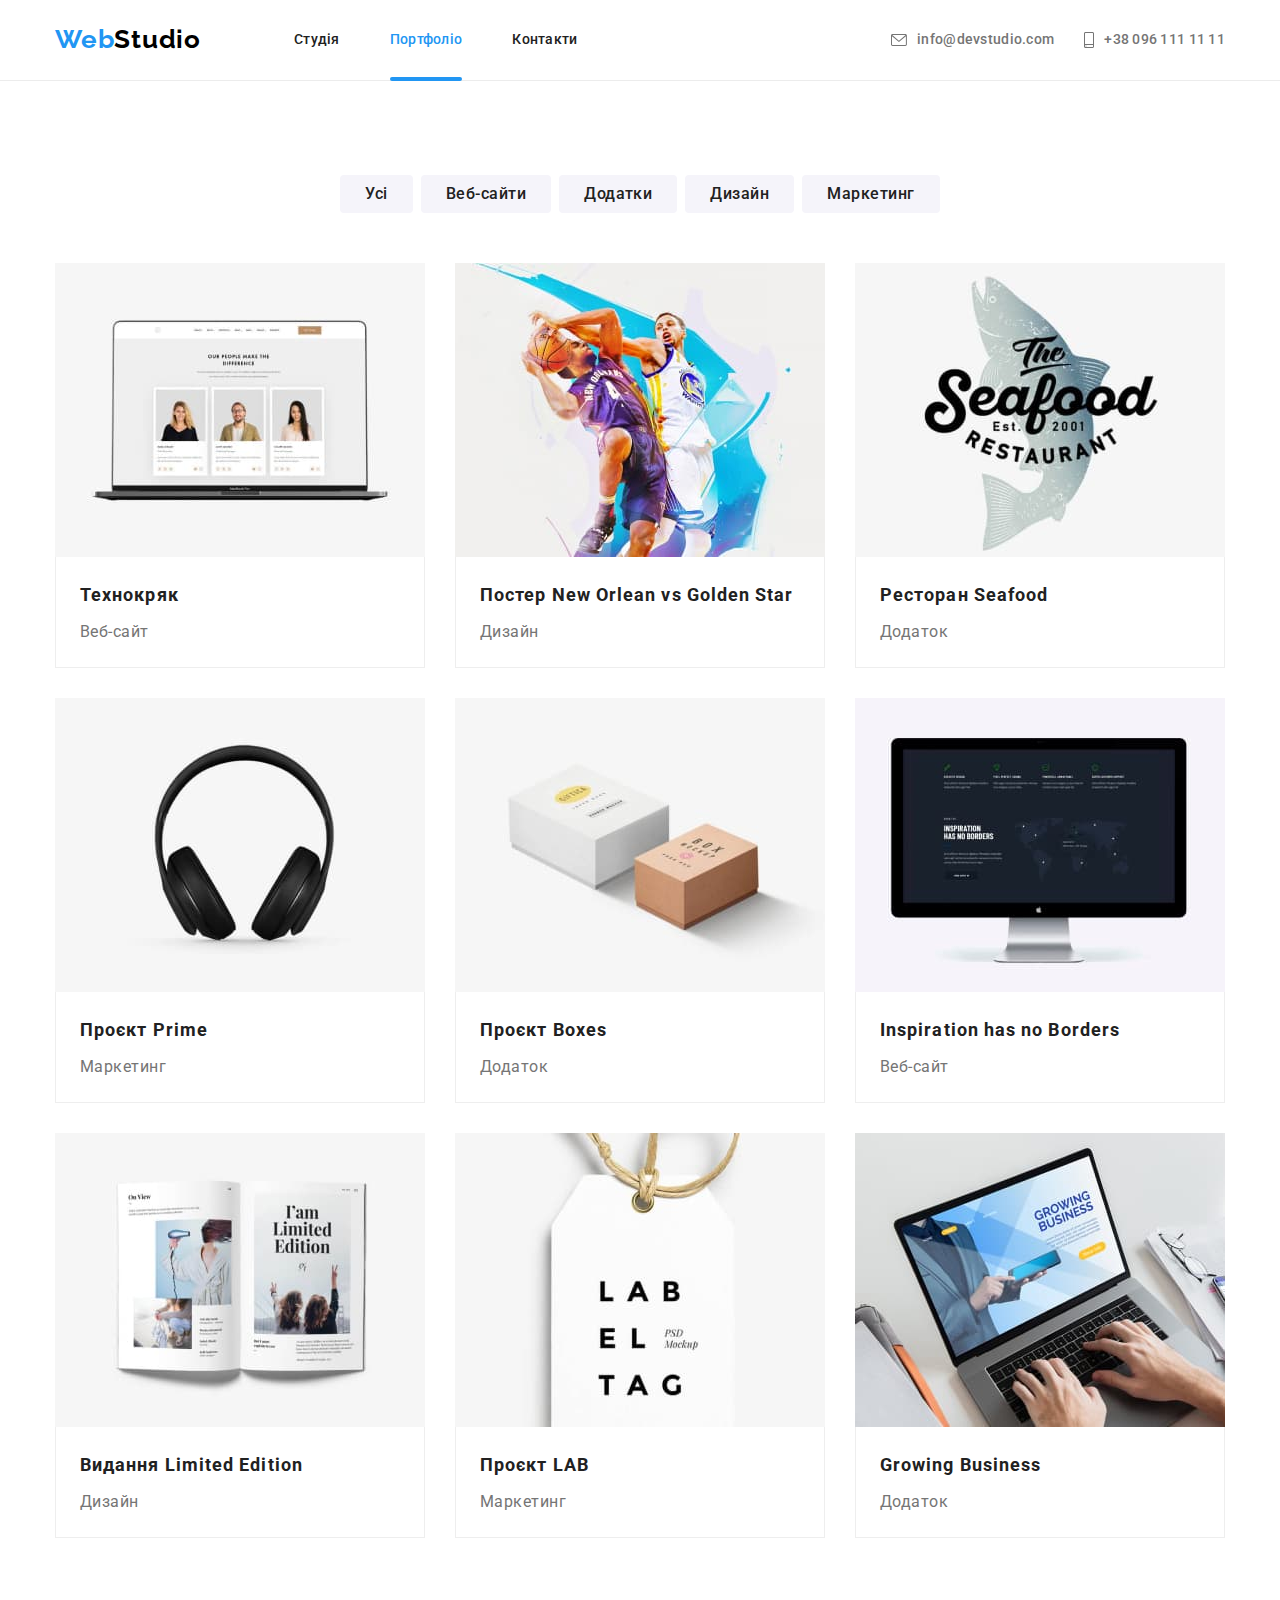
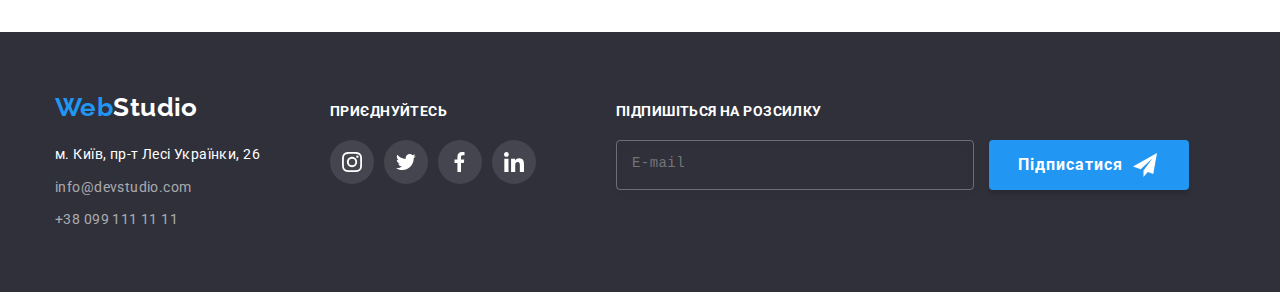
==== partfolio.html @ 489a2c1b "Initial commit" ====
<!DOCTYPE html>
<html lang="uk">

<head>
  <meta charset="UTF-8">
  <meta http-equiv="X-UA-Compatible" content="IE=edge">
  <meta name="viewport" content="width=device-width, initial-scale=1.0">
  <title>goit-markup-hw-06</title>
  <link rel="preconnect" href="https://fonts.googleapis.com">
<link rel="preconnect" href="https://fonts.gstatic.com" crossorigin>
<link href="https://fonts.googleapis.com/css2?family=Montserrat:wght@400;700&family=Raleway:wght@700&family=Roboto:wght@400;500;700;900&display=swap" rel="stylesheet">
  <link rel="stylesheet" href="./css/styles.css">
</head>

<body>
  <header class="header">
    <div class="container">
    <div class="general-nav">
      <nav class="main-nav">
        <a href="./index.html" class="logo">
          Web<span class="logo-accent">Studio</span>
        </a>
        <ul class="site-nav" style="list-style: none;">
          <li class="item">
            <a href="./index.html" class="link">Студія</a>
          </li>

          <li class="item">
            <a href="partfolio.html" class="link current">Портфоліо</a>
          </li>

          <li class="item">
            <a href="" class="link">Контакти</a>
          </li>
        </ul>
      </nav>
      <ul class="link-contacts" style="list-style: none;">
        <li class="item">
      <a href="mailto:info@devstudio.com" class="address-item">
        <svg class="link-icon" width="16px" height="12px">
          <use href="./images/icons.svg#envelope"></use>
      </svg>
        info@devstudio.com
      </a>
        </li>
        <li class="item">
      <a href="tel:+380961111111" class="address-item">
        <svg class="link-icon" width="10" height="16">
          <use href="./images/icons.svg#smartphone"></use>
      </svg>
        +38 096 111 11 11
      </a>
      </li>
      </ul>
    </div>
    </div>
  </header>

  <main>
    <section class="portfolio section">
      <div class="container">
      <h1 class="portfolio-title visually-hidden">Партфоліо</h1>
    <ul class="filter">
        <li class="button2"><button class="btn-p" type="button">Усі</button></li>
        <li class="button2"><button class="btn-p" type="button">Веб-сайти</button></li>
        <li class="button2"><button class="btn-p" type="button">Додатки</button></li>
        <li class="button2"><button class="btn-p" type="button">Дизайн</button></li>
        <li class="button2"><button class="btn-p" type="button">Маркетинг</button></li>
    </ul>
 <div>
    <ul class="portfolio-list">
        <li class="portfolio-card">
          <a href="#" class="card">
            <div class="portfolio-img">
            <img src="./images/tehnokryck.jpg" alt="Технокряк" width="370">
            <p class="project-text">Ресурс пропонує комплексні пропозиції з різним рівнем функціоналу та сервісів. Все це дозволить
              відвідувачу отримати вичерпні відомості про компанію чи приватну особу.</p>
            </div>
            <div class="portfolio-card-description">
            <h2 class="title">Технокряк</h2>
            <p class="item">Веб-сайт</p>
            </div>
          </a>
        </li>
        <li class="portfolio-card">
          <a href="#" class="card">
            <div class="portfolio-img">
            <img src="./images/novsgs.jpg" alt="Постер New Orlean vs Golden Star" width="370">
            <p class="project-text">Ресурс пропонує комплексні пропозиції з різним рівнем функціоналу та сервісів. Все це дозволить
              відвідувачу отримати вичерпні відомості про компанію чи приватну особу.</p>
            </div>
            <div class="portfolio-card-description">
            <h2 class="title">Постер New Orlean vs Golden Star</h2>
            <p class="item">Дизайн</p>
            </div>
        </a>
        </li>
        <li class="portfolio-card">
          <a href="#" class="card">
            <div class="portfolio-img">
            <img src="./images/seafood.jpg" alt="Ресторан Seafood" width="370">
            <p class="project-text">Ресурс пропонує комплексні пропозиції з різним рівнем функціоналу та сервісів. Все це дозволить
              відвідувачу отримати вичерпні відомості про компанію чи приватну особу.</p>
            </div>
            <div class="portfolio-card-description">
            <h2 class="title">Ресторан Seafood</h2>
            <p class="item">Додаток</p>
            </div>
        </a>
        </li>
        <li class="portfolio-card">
          <a href="#" class="card">
            <div class="portfolio-img">
            <img src="./images/prime.jpg" alt="Проект Prime" width="370">
            <p class="project-text">Ресурс пропонує комплексні пропозиції з різним рівнем функціоналу та сервісів. Все це дозволить
              відвідувачу отримати вичерпні відомості про компанію чи приватну особу.</p>
            </div>
            <div class="portfolio-card-description">
            <h2 class="title">Проєкт Prime</h2>
            <p class="item">Маркетинг</p>
            </div>
        </a>
        </li>
        <li class="portfolio-card">
          <a href="#" class="card">
            <div class="portfolio-img">
            <img src="./images/boxes.jpg" alt="Проект Boxes" width="370">
            <p class="project-text">Ресурс пропонує комплексні пропозиції з різним рівнем функціоналу та сервісів. Все це дозволить
              відвідувачу отримати вичерпні відомості про компанію чи приватну особу.</p>
            </div>
            <div class="portfolio-card-description">
            <h2 class="title">Проєкт Boxes</h2>
            <p class="item">Додаток</p>
            </div>
        </a>
        </li>
        <li class="portfolio-card">
          <a href="#" class="card">
            <div class="portfolio-img">
            <img src="./images/inspiration.jpg" alt="Inspiration has no Borders" width="370">
            <p class="project-text">Ресурс пропонує комплексні пропозиції з різним рівнем функціоналу та сервісів. Все це дозволить
              відвідувачу отримати вичерпні відомості про компанію чи приватну особу.</p>
            </div>
            <div class="portfolio-card-description">
            <h2 class="title">Inspiration has no Borders</h2>
            <p class="item">Веб-сайт</p>
            </div>
        </a>
        </li>
        <li class="portfolio-card">
          <a href="#" class="card">
            <div class="portfolio-img">
            <img src="./images/limed.jpg" alt="Издание Limited Edition" width="370">
            <p class="project-text">Ресурс пропонує комплексні пропозиції з різним рівнем функціоналу та сервісів. Все це дозволить
              відвідувачу отримати вичерпні відомості про компанію чи приватну особу.</p>
            </div>
            <div class="portfolio-card-description">
            <h2 class="title">Видання Limited Edition</h2>
            <p class="item">Дизайн</p>
            </div>
        </a>
        </li>
        <li class="portfolio-card">
          <a href="#" class="card">
            <div class="portfolio-img">
            <img src="./images/lab.jpg" alt="Проект LAB" width="370">
            <p class="project-text">Ресурс пропонує комплексні пропозиції з різним рівнем функціоналу та сервісів. Все це дозволить
              відвідувачу отримати вичерпні відомості про компанію чи приватну особу.</p>
            </div>
            <div class="portfolio-card-description">
            <h2 class="title">Проєкт LAB</h2>
            <p class="item">Маркетинг</p>
            </div>
        </a>
        </li>
        <li class="portfolio-card">
          <a href="#" class="card">
            <div class="portfolio-img">
            <img src="./images/growing.jpg" alt="Growing Business" width="370">
            <p class="project-text">Ресурс пропонує комплексні пропозиції з різним рівнем функціоналу та сервісів. Все це дозволить
              відвідувачу отримати вичерпні відомості про компанію чи приватну особу.</p>
            </div>
            <div class="portfolio-card-description">
            <h2 class="title">Growing Business</h2>
            <p class="item">Додаток</p>
            </div>
        </a>
        </li>
    </ul>
    </div>
    </div>
</section>
</main>

  <footer class="footer">
    <div class="container">
      <div class="footer-address">
        <a href="./index.html" class="logo-footer">
          Web<span class="logo-accent2">Studio</span>
        </a>
        <address>
          <ul class="footer-contacts" style="list-style: none;">
            <li>
          <a class="footer-adress"  href="https://goo.gl/maps/3aquBBFfu6E2QgFt6" target="blanc">
            м. Київ, пр-т Лесі Українки, 26
          </a>
            </li>
             <li class="adress-contact">
            <a href="mailto:info@example.com" class="link-contact">
            info@devstudio.com
          </a>
           </li>
           <li class="adress-contact">
          <a href="tel:+380991111111" class="link-contact">
            +38 099 111 11 11
          </a>
          </li>
          </ul>
        </address>
      </div>
      <div class="footer-join">
        <p class="join">приєднуйтесь</p>

       <ul class="footer-soclinks">
         <li class="fs-item">
            <a href="" class="link-social">    
              <svg class="icon-social" width="20px" height="20px">
                  <use href="./images/icons.svg#instagram"></use>
              </svg>
            </a>            
         </li>
         <li class="fs-item">
           <a href="" class="link-social">
              <svg class="icon-social" width="20px" height="20px">
                  <use href="./images/icons.svg#twitter"></use>
              </svg>
          </a>              
        </li>
        <li class="fs-item">
           <a href="" class="link-social">
              <svg class="icon-social" width="20px" height="20px">
                  <use href="./images/icons.svg#facebook"></use>
              </svg>
          </a>             
      </li>
      <li class="fs-item">
          <a href="" class="link-social">
              <svg class="icon-social" width="20px" height="20px">
                  <use href="./images/icons.svg#linkedin"></use>
              </svg>
          </a>            
      </li>
    </ul>
   </div>

   <div class="footer-join">
    <p class="join">Підпишіться на розсилку</p>
    <form class="mail">
      <label class="mail-field">
        <input type="email" name="mail" class="mail-input" placeholder=" "><samp class="mail-label">E-mail</samp>
      </label>
      <button type="submit" class="button submit">       
          Підписатися
        <svg class="submit-icon" width="24" height="24">
          <use href="./images/icons.svg#icon-send"></use>
        </svg>
      </button>
    </form>
  </div>

    </div>
  </footer>
</body>

</html>
---- css/styles.css ----
:root {
    --main-color: #212121;
    --secondary-color: #757575;
    --active-color: #2196F3;
    --white-color: #ffffff;
    --bg-dark: #2F303A;
    --link-color-rgba: rgba(255, 255, 255, 0.6);
    --bg-light: #f5f4fa;
    --black-color: #000000;
    --bored-color: #eeeeee;
    --hover-background-color: #188ce8;
    --border-header-color: #ECECEC;
    --border-card-color: #EEEEEE;
    --social-links-color: #AFB1B8;
    --bcg-2: rgba(47, 48, 58, 0.8);
    --cubic: cubic-bezier(0.4, 0, 0.2, 1);
}

body{
    font-family: 'Roboto', sans-serif;
    font-size: 14px;
    letter-spacing: 0.03em;
    background: var(--white-color);
    margin: 0;
    color: var(--secondary-color);
    line-height: 1.71;
}

*, ::after, ::before {
    box-sizing: border-box;
}

.mail-input:focus + .mail-label, .mail-input:not(:placeholder-shown) + .mail-label {
    transform: translateY(60px) scale(1.2);
}

button, input, optgroup, select, textarea {
    font-family: inherit;
    font-size: 100%;
    line-height: 1.15;
    margin: 0;
}

h1, h2, h3, h4, h5, h6, p {
    margin-top: 0;
    margin-bottom: 0;
}

ul {
    list-style: none;
    margin: 0;
    padding: 0;
}

a{
    text-decoration: none;
}

img {
    display: block;
    max-width: 100%;
    height: auto;
}

.header{
    border-bottom: 1px solid var(--border-header-color);
}

.logo{
padding-top: 24px;
padding-bottom: 25px;
margin-right: 93px;
font-family: 'Raleway';
font-style: normal;
font-weight: 700;
font-size: 26px;
line-height: 1.19;

letter-spacing: 0.03em;

color: var(--active-color);
text-decoration: none;
}

.logo-accent{
   color: var(--black-color);
}

.logo-accent2{
    color: var(--white-color);
}

.link{
    text-decoration: none;
    font-weight: 500;
    font-size: 14px;
    line-height: 1.14;
    letter-spacing: 0.02em;
    position: relative;

    color: var(--main-color);

    transition: color 250ms var(--cubic )
}

.link:hover{
    font-weight: 500;
    font-size: 14px;
    line-height: 1.14;
    letter-spacing: 0.02em;
    
    color: var(--active-color);
}

.current{
font-weight: 500;
font-size: 14px;
line-height: 1.14;
letter-spacing: 0.02em;

color: var(--active-color);
}

.overlay{
    max-width: 1600px;
    height: 600px;
    margin-left: auto;
    margin-right: auto;
    background: var(--bg-dark);
    background-image: linear-gradient(to right,rgba(47, 48, 58, 0.4),rgba(47, 48, 58, 0.4)), url(../images/4.jpg);
    background-size: cover;
    background-repeat: no-repeat;
}



.hero {
    background-color: var(--bg-dark);
    text-align: center;
    padding-top: 200px;
    padding-bottom: 200px;
}

.button-hero{
    font-family: inherit;
font-weight: 700;
font-size: 16px;
line-height: 1.87;
padding: 10px 32px;
box-shadow: 0px 4px 4px rgba(0, 0, 0, 0.15);
border-radius: 4px;
border: none;
align-items: center;
text-align: center;
letter-spacing: 0.06em;
color: var(--white-color);
background-color: var(--active-color);
cursor: pointer;
transition: background-color 250ms var(--cubic )
}

.button-hero:hover, .button-hero:focus{
    background-color: var(--hover-background-color);
    outline: none;
}


.btn-p{
    font-family: inherit;
font-weight: 500;
font-size: 16px;
line-height: 26px;

text-align: center;
letter-spacing: 0.03em;
border: none;
background: var(--bg-light);
border-radius: 4px;

padding: 6px 25px;
color: var(--main-color);

cursor: pointer;

transition: color 250ms var(--cubic ), background-color 250ms var(--cubic ), box-shadow 250ms var(--cubic ) ; 
}

.button2:not(:last-child){
    margin-right: 8px;
}

.btn-p:hover, .btn-p:focus{
    color: var(--white-color);
    background-color: var(--active-color);
    outline: none;
    box-shadow: 0px 3px 1px rgba(0, 0, 0, 0.1), 0px 1px 2px rgba(0, 0, 0, 0.08), 0px 2px 2px rgba(0, 0, 0, 0.12);
}

.title{
font-weight: 700;
font-size: 18px;
line-height: 2;
/* identical to box height, or 200% */

letter-spacing: 0.06em;

color: var(--main-color);

text-decoration: none;
}

.hero-title{
    margin-bottom: 30px;
font-weight: 900;
font-size: 44px;
line-height: 1.36;
/* or 136% */

text-align: center;
letter-spacing: 0.06em;
text-transform: uppercase;

color: var(--white-color);

}

.our-skills{
font-weight: 700;
font-size: 14px;
line-height: 1.14;
letter-spacing: 0.03em;
text-transform: uppercase;
margin-bottom: 10px;
color: var(--main-color);
}

.skills{
font-weight: 400;
font-size: 14px;
line-height: 1.71;
/* or 171% */

letter-spacing: 0.03em;

color: var(--secondary-color);
}

.doing{
font-weight: 700;
font-size: 36px;
line-height: 1.16;
text-align: center;
letter-spacing: 0.03em;
margin-bottom: 50px;
color: var(--main-color);
}

.our-command{
font-weight: 700;
font-size: 36px;
line-height: 1.16;
text-align: center;
letter-spacing: 0.03em;
margin-bottom: 50px;
color: var(--main-color);
}

.name{
font-weight: 500;
font-size: 16px;
line-height: 1.18;
letter-spacing: 0.03em;
margin-bottom: 10px;
color: var(--main-color);
}

.name-card{
    padding-top: 30px;
    padding-bottom: 30px;
}

.team-card {
    background: var(--white-color);
    box-shadow: 0px 1px 3px rgb(0 0 0 / 12%), 0px 1px 1px rgb(0 0 0 / 14%), 0px 2px 1px rgb(0 0 0 / 20%);
    border-radius: 0px 0px 4px 4px;
    text-align: center;
}

.position{
font-weight: 400;
font-size: 16px;
line-height: 1.18;
margin-bottom: 16px;
letter-spacing: 0.03em;

color: var(--secondary-color);

}

.item{
font-weight: 400;
font-size: 16px;
line-height: 1.87;
/* identical to box height, or 188% */

letter-spacing: 0.03em;

color: var(--secondary-color);

text-decoration: none;
}

.address-item{

    font-weight: 500;
    font-size: 14px;
    line-height: 1.14;
    letter-spacing: 0.02em;
    color: var(--secondary-color);
    text-decoration: none;
    transition: color 250ms var(--cubic )
}

.address-item:hover , .address-item:focus{
        color: var(--active-color);
        fill: var(--active-color);
}

.footer{
    background: var(--bg-dark);
    padding-top: 60px;
    padding-bottom: 60px;
}

.footer .container {
    display: flex;
    align-items: baseline;
}
.footer-adress{
    font-family: 'Roboto';
    font-style: normal;
    font-weight: 400;
    font-size: 14px;
    line-height: 1.71;
    letter-spacing: 0.03em;
    color: var(--white-color);
    text-decoration: none;
    transition: color 250ms var(--cubic ); 
}

.footer-adress:hover , .footer-adress:focus{
    font-family: 'Roboto';
font-style: normal;
font-weight: 400;
font-size: 14px;
line-height: 1.71;
letter-spacing: 0.03em;

color: var(--active-color);

}

.link-contact{
    font-family: 'Roboto';
    font-style: normal;
    font-weight: 400;
    font-size: 14px;
    line-height: 1.71;
    letter-spacing: 0.03em;
    color: var(--link-color-rgba);
    text-decoration: none;
    transition: color 250ms var(--cubic ); 
}

.link-contact:hover , .link-contact:focus{
    font-family: 'Roboto';
font-style: normal;
font-weight: 400;
font-size: 14px;
line-height: 1.71;
letter-spacing: 0.03em;
display: block;
color: var(--active-color);

}

.link-contacts .address-item {
    display: flex;
    padding-top: 32px;
    padding-bottom: 32px;
    align-items: center;
    font-weight: 500;
    line-height: 1.14;
    letter-spacing: 0.02em;
}

.partfolio-item{ 
background: var(--white-color);
border: 1px solid var(--bored-color);
}

.container {
    width: 1200px;
    margin-left: auto;
    margin-right: auto;
    padding-left: 15px;
    padding-right: 15px;
}

.main-nav, .general-nav {
    display: flex;
}

.site-nav {
    display: flex;
    padding-left: 0;
    padding-top: 32px;
    padding-bottom: 32px;
}

.site-nav .item:not(.item:last-child) {
    margin-right: 50px;
}

.site-nav .link {
    display: block;
    font-weight: 500;
    line-height: 1.14;
    letter-spacing: 0.02em;
    display: flex;
}

.link-contacts {
    display: flex;
    padding-right: 0;
    padding-left: 0;
    margin-left: auto;
    align-items: center;
}

.link-contacts .item+.item {
    margin-left: 30px;
}

.section {
    padding-top: 94px;
    padding-bottom: 94px;
}

.visually-hidden {
    position: absolute;
    width: 1px;
    height: 1px;
    margin: -1px;
    border: 0;
    padding: 0;
    white-space: nowrap;
    clip-path: inset(100%);
    clip: rect(0 0 0 0);
    overflow: hidden;
}

.filter {
    display: flex;
    margin-bottom: 50px;
    justify-content: center;
    list-style: none;
}

.portfolio-list {
    display: flex;
    flex-wrap: wrap;
    padding: 0;
    gap: 30px;
    list-style: none;
}

.portfolio-card {
    width: calc((100% - 60px) / 3);
}

.card{
    display: block;
    transition: box-shadow 250ms var(--cubic ); 
}

.portfolio-card-description {
    padding-left: 24px;
    padding-top: 20px;
    padding-bottom: 20px;
    border-bottom: 1px solid var(--border-card-color);
    border-left: 1px solid var(--border-card-color);
    border-right: 1px solid var(--border-card-color);
}

.portfolio-card-description .title {
    margin-bottom: 4px;
}

.logo-footer {
    color: var(--active-color);
    display: block;
    margin-bottom: 20px;
    font-family: 'Raleway', sans-serif;
    font-weight: 700;
    font-size: 26px;
    line-height: 1.19;
}

.footer-contacts {
    display: block;
    padding-left: 0;
}

.adress-contact{
 margin-top: 9px;
}

.section {
    padding-top: 94px;
    padding-bottom: 94px;
}

.visually-hidden {
    position: absolute;
    width: 1px;
    height: 1px;
    margin: -1px;
    border: 0;
    padding: 0;
    white-space: nowrap;
    clip-path: inset(100%);
    clip: rect(0 0 0 0);
    overflow: hidden;
}

.feature-list {
    display: flex;
    gap: 30px;
    padding-left: 0;
}

.example {
    padding-top: 0px;
}

.example-list {
    display: flex;
    gap: 30px;
}

.team {
    background-color: var(--bg-light);
}

.team-list {
    display: flex;
    gap: 30px;
}

.card:hover, .card:focus {
    box-shadow: 0px 1px 1px rgb(0 0 0 / 12%), 0px 4px 4px rgb(0 0 0 / 6%), 1px 4px 6px rgb(0 0 0 / 16%);
}

.link-icon {
    margin-right: 10px;
    fill: currentColor;
}

.clients-title{
    margin-bottom: 50px;
    font-weight: 700;
    font-size: 36px;
    line-height: 1.17;
    text-align: center;
    color: var(--main-color);
}

.clients-list {
    display: flex;
    gap: 30px;
}

.clients-item {
 flex-basis: calc((100% - 150px) / 6);
}

.clients-link {
    display: flex;
    height: 92px;
    border-radius: 4px;
    border: 1px solid var(--social-links-color);
    align-items: center;
    justify-content: center;
    color: var(--social-links-color);
    border-color: var(--social-links-color);
    transition: color 250ms var(--cubic ), border-color 250ms var(--cubic ) ;
}

.clients-link:hover, .clients-link:focus {
    color: var(--active-color);
    border-color: var(--active-color);
}

.footer-join {
    align-items: center;
    margin-left: 70px;
}

.join {
    font-weight: 700;
    line-height: 1.14;
    text-transform: uppercase;
    color: var(--white-color);
    margin-bottom: 20px;
}

.footer-soclinks {
    display: flex;
    align-items: center;
}

.link-social {
    display: flex;
    width: 44px;
    height: 44px;
    border: 0;
    border-radius: 50%;
    justify-content: center;
    align-items: center;
    color: var(--white-color);
    background-color: rgba(255, 255, 255, 0.1);
    transition: background-color 250ms var(--cubic ) ;
}

.link-social:hover, .link-social:focus {
    background-color: var(--active-color);
}

.team-soclinks {
    display: flex;
    justify-content: center;
}

.social-link {
    display: flex;
    width: 44px;
    height: 44px;
    border: 0;
    border-radius: 50%;
    justify-content: center;
    align-items: center;
    color: var(--social-links-color);
    transition: color 250ms var(--cubic ), background-color 250ms var(--cubic ) ;
}

.social-link:hover, .social-link:focus {
    background-color: var(--active-color);
    color: var(--white-color);
}

.feature-icon {
    display: flex;
    height: 120px;
    border-radius: 4px;
    margin-bottom: 30px;
    background-color: var(--bg-light);
    justify-content: center;
    align-items: center;
}

.clients-icon {
    fill: currentColor;
}

.icon-social {
    fill: currentColor;
}

.social-infomation{
    margin-right: 10px;
}

.fs-item{
    margin-right: 10px;
}

.portfolio-img {
    position: relative;
    overflow: hidden;
}

.project-text {
    display: flex;
    position: absolute;
    top: 0;
    left: 0;
    width: 100%;
    padding: 63px 24px;
    font-weight: 400;
    font-size: 18px;
    line-height: 1.56;
    letter-spacing: 0.03em;
    color: #ffffff;
    background-color: rgba(33, 150, 243, 0.9);
    transform: translateY(100%);
    transition: transform 250ms var(--cubic);
}

.portfolio-img:hover .project-text {
    transform: translateY(0);
}

.subject-item {
    position: relative;
}

.subject-text {
    font-weight: 700;
    font-size: 14px;
    line-height: 1.14;
    text-align: center;
    letter-spacing: 0.03em;
    text-transform: uppercase;
    display: flex;
    justify-content: center;
    align-items: center;
    width: 370px;
    height: 70px;
    background-color: var(--bcg-2);
    color: var(--white-color); 
    position: absolute;
    bottom: 0;
}

.current::after {
    content: '';
    position: absolute;
    width: 100%;
    height: 4px;
    top: 45px;
    background-color: var(--active-color);
    border-radius: 2px;
}

.backdrop {
    position: fixed;
    width: 100%;
    height: 100%;
    top: 0;
    left: 0;
    background-color: rgba(0,0,0,0.2);
    opacity: 1;
    visibility: visible;
    transition: opacity 250ms var(--cubic), visibility 250ms var(--cubic);
}

.modal {
    position: absolute;
    top: 50%;
    left: 50%;
    transform: translate(-50%,-50%) scale(1);
    width: 528px;
    height: 581px;
    background-color: #FFFFFF;
    border-radius: 4px;
    box-shadow: 0px 1px 3px rgb(0 0 0 / 12%), 0px 1px 1px rgb(0 0 0 / 14%), 0px 2px 1px rgb(0 0 0 / 20%);
    transition: transform 250ms var(--cubic);
    transition-timing-function: var(--cubic);
}

.modal-exit {
    position: absolute;
    top: 8px;
    right: 8px;
    display: flex;
    justify-content: center;
    align-items: center;
    width: 30px;
    height: 30px;
    border: 1px solid rgba(0, 0, 0, 0.1);
    border-radius: 50%;
    background-color: #ffffff;
    cursor: pointer;
}

.backdrop.is-hidden {
    visibility: hidden;
    opacity: 0;
    pointer-events: 1;
}

.modal-text {
    margin-top: 40px;
    margin-bottom: 30px;
    text-align: center;
    font-weight: 700;
    font-size: 20px;
    line-height: 1.15;
    color: var(--main-color);
}

.form-field {
    position: relative;
    display: block;
    margin-left: 40px;
    margin-right: 40px;
    margin-bottom: 28px;
}

.form-field.coment {
    margin-bottom: 20px;
}

.form-input {
    width: 448px;
    height: 40px;
    padding-left: 42px;
    border-radius: 4px;
    border: 1px solid rgba(33, 33, 33, 0.2);
}

.form-input:focus {
    outline: none;
    border-color: var(--active-color);
}

.form-label {
    position: absolute;
    top: -18px;
    left: 0;
    font-weight: 400;
    font-size: 12px;
    line-height: 1.167;
    letter-spacing: 0.01em;
    color: var(--secondary-color);
}

.form-field .icon {
    position: absolute;
    top: 50%;
    left: 15px;
    transform: translateY(-50%);
}

.modal-box {
    text-align: center;
}

.contract {
    margin-bottom: 30px;
}

.coment-input {
    resize: none;
    padding: 12px 16px;
    min-height: 120px;
}

.contract-field {
    position: relative;
}

.contract-link {
    color: var(--active-color);
    text-decoration: underline;
}

.checkbox-icon {
    position: absolute;
    left: 0;
    top: 50%;
    transform: translate(-24px, -50%);
    width: 16px;
    height: 15px;
    background-color: transparent;
    border: 2px solid var(--main-color);
    border-radius: 4px;
}

.form-input:focus ~ .icon {
    fill: var(--active-color);
}

.button {
    width: 200px;
    height: 50px;
    border: none;
    border-radius: 4px;
    box-shadow: 0px 4px 4px rgb(0 0 0 / 15%);
    padding: 0;
    color: var(--white-color);
    background-color: var(--active-color);
    font-family: inherit;
    font-weight: 700;
    font-size: 16px;
    line-height: 1.87;
    letter-spacing: 0.06em;
    transition: color 250ms cubic-bezier(0.4, 0, 0.2, 1), background-color 250ms cubic-bezier(0.4, 0, 0.2, 1);
}

.button:hover, .button:focus {
   background-color: var(--hover-background-color);
}

.checkbox:checked + .checkbox-icon {
    background-color: var(--active-color);
    background-image: url(/images/icon\ check.svg);
    border: transparent;
    background-size: contain;
    background-origin: border-box;
}

.mail-field {
    position: relative;
}

.mail-input {
    width: 358px;
    height: 50px;
    padding: 15px 16px;
    background: transparent;
    border: 1px solid rgba(255, 255, 255, 0.3);
    filter: drop-shadow(0px 4px 4px rgba(0, 0, 0, 0.15));
    border-radius: 4px;
    color: var(--white-color);
}

.mail-label {
    position: absolute;
    left: 16px;
    transform: translateY(50%);
    transition: transform 250ms cubic-bezier(0.4, 0, 0.2, 1);
}

.submit {
    display: inline-flex;
    align-items: center;
    padding-left: 29px;
    margin-left: 12px;
}

.submit-icon {
    margin: 13px 28px 13px 10px;
}
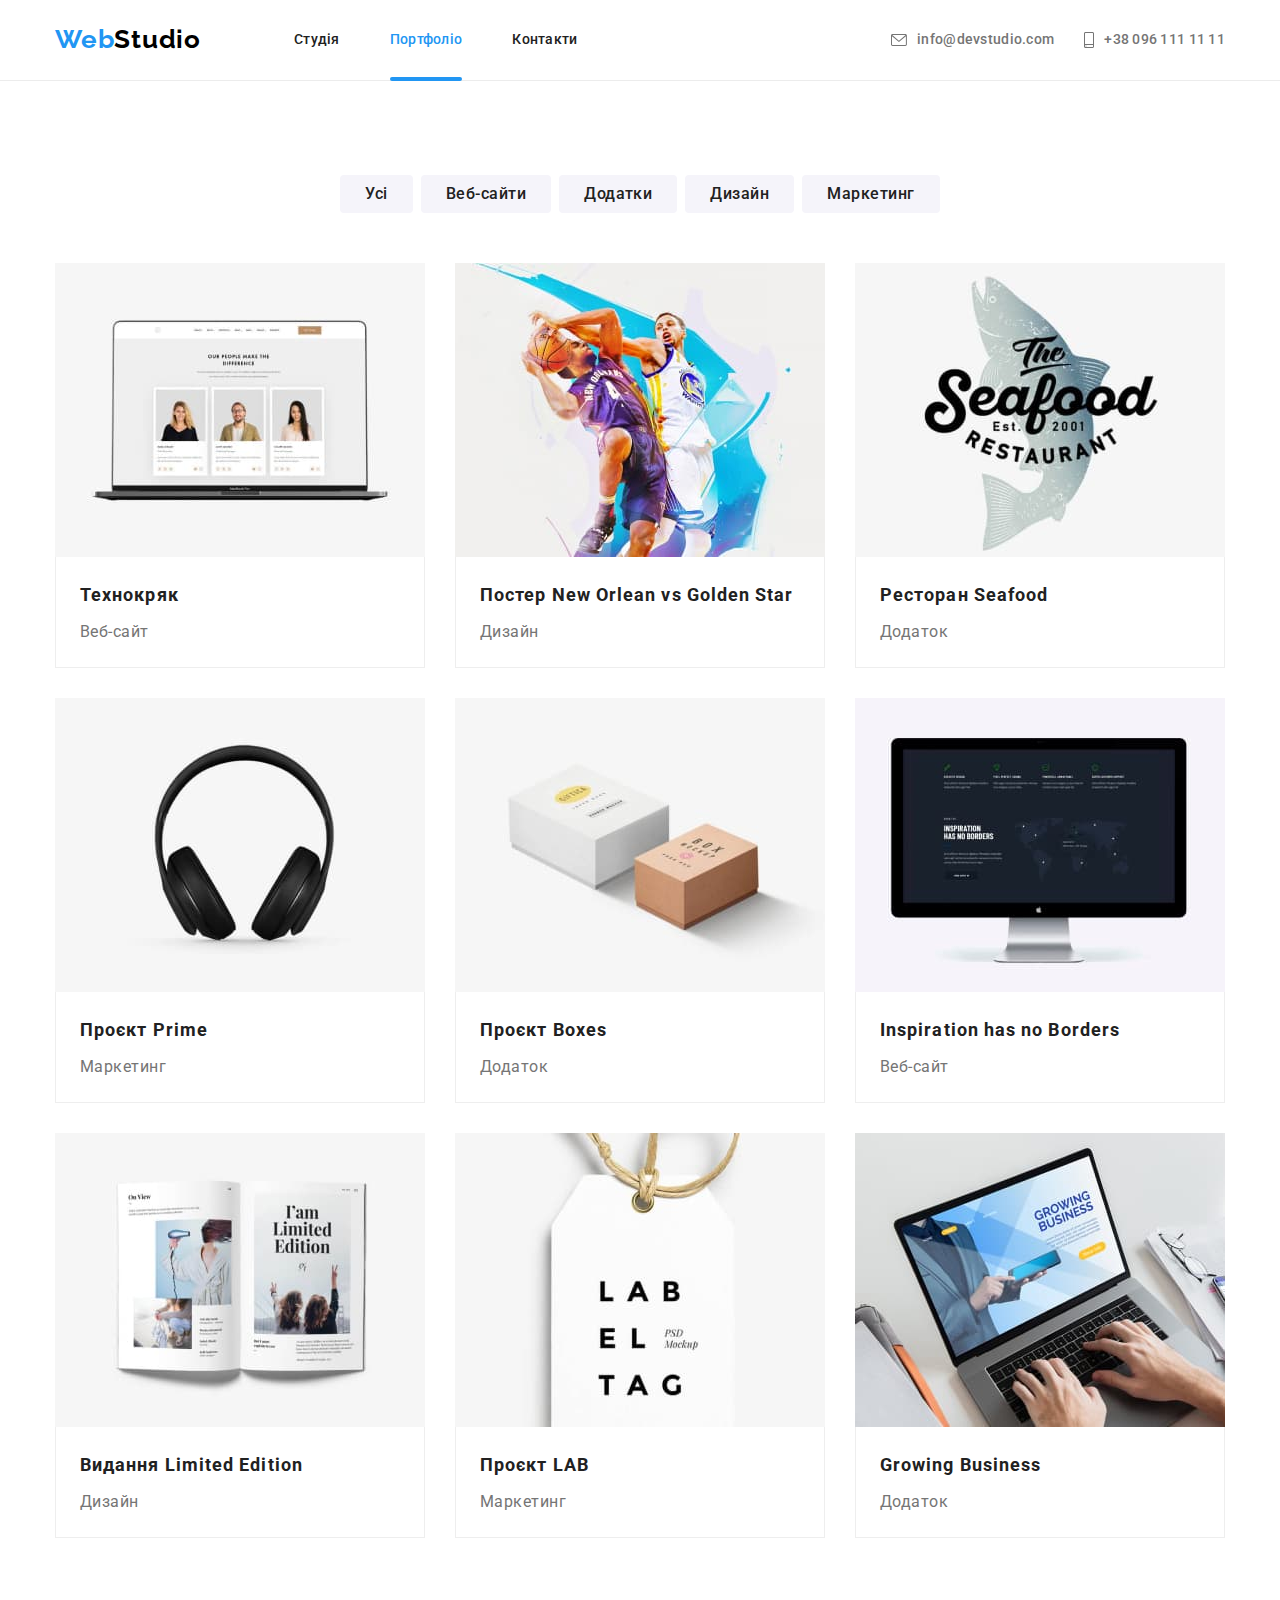
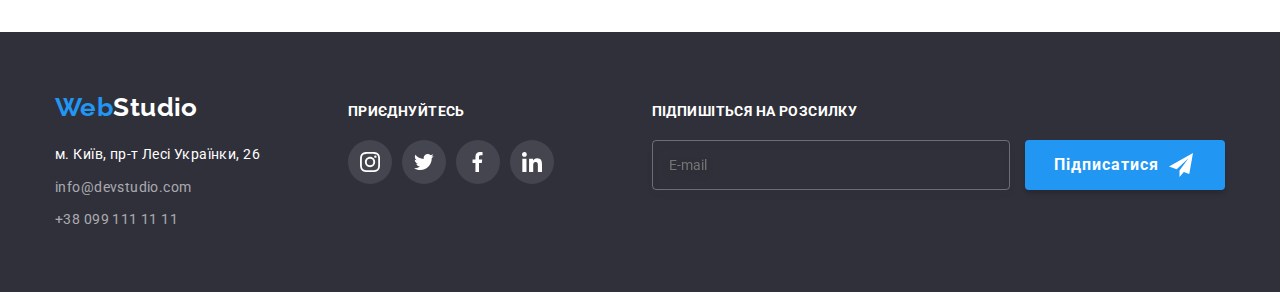
==== commit 90b9d732: "1" ====
--- a/partfolio.html
+++ b/partfolio.html
@@ -257,7 +257,7 @@
     <p class="join">Підпишіться на розсилку</p>
     <form class="mail">
       <label class="mail-field">
-        <input type="email" name="mail" class="mail-input" placeholder=" "><samp class="mail-label">E-mail</samp>
+        <input type="email" name="mail" class="mail-input" placeholder="E-mail">
       </label>
       <button type="submit" class="button submit">       
           Підписатися
--- a/css/styles.css
+++ b/css/styles.css
@@ -603,8 +603,7 @@
 }
 
 .footer-join {
-    align-items: center;
-    margin-left: 70px;
+     margin-left: auto;
 }
 
 .join {
@@ -761,7 +760,7 @@
     left: 50%;
     transform: translate(-50%,-50%) scale(1);
     width: 528px;
-    height: 581px;
+    padding: 40px;
     background-color: #FFFFFF;
     border-radius: 4px;
     box-shadow: 0px 1px 3px rgb(0 0 0 / 12%), 0px 1px 1px rgb(0 0 0 / 14%), 0px 2px 1px rgb(0 0 0 / 20%);
@@ -780,7 +779,7 @@
     height: 30px;
     border: 1px solid rgba(0, 0, 0, 0.1);
     border-radius: 50%;
-    background-color: #ffffff;
+    background-color: var(--white-color);
     cursor: pointer;
 }
 
@@ -791,7 +790,6 @@
 }
 
 .modal-text {
-    margin-top: 40px;
     margin-bottom: 30px;
     text-align: center;
     font-weight: 700;
@@ -803,8 +801,6 @@
 .form-field {
     position: relative;
     display: block;
-    margin-left: 40px;
-    margin-right: 40px;
     margin-bottom: 28px;
 }
 
@@ -813,16 +809,18 @@
 }
 
 .form-input {
-    width: 448px;
+    width: 100%;
     height: 40px;
     padding-left: 42px;
     border-radius: 4px;
     border: 1px solid rgba(33, 33, 33, 0.2);
 }
 
-.form-input:focus {
+.form-input:focus , .form-input:hover , .form-input:hover ~ .icon , .form-input:focus ~ .icon {
     outline: none;
     border-color: var(--active-color);
+    transition: border-color 250ms var(--cubic ) , fill 250ms var(--cubic );
+    fill: var(--active-color);
 }
 
 .form-label {
@@ -836,7 +834,7 @@
     color: var(--secondary-color);
 }
 
-.form-field .icon {
+.icon {
     position: absolute;
     top: 50%;
     left: 15px;
@@ -876,10 +874,6 @@
     background-color: transparent;
     border: 2px solid var(--main-color);
     border-radius: 4px;
-}
-
-.form-input:focus ~ .icon {
-    fill: var(--active-color);
 }
 
 .button {
@@ -896,7 +890,8 @@
     font-size: 16px;
     line-height: 1.87;
     letter-spacing: 0.06em;
-    transition: color 250ms cubic-bezier(0.4, 0, 0.2, 1), background-color 250ms cubic-bezier(0.4, 0, 0.2, 1);
+    cursor: pointer;
+    transition: color 250ms var(--cubic ), background-color 250ms var(--cubic );
 }
 
 .button:hover, .button:focus {
@@ -905,7 +900,7 @@
 
 .checkbox:checked + .checkbox-icon {
     background-color: var(--active-color);
-    background-image: url(/images/icon\ check.svg);
+    background-image: url(../images/icons/check.svg);
     border: transparent;
     background-size: contain;
     background-origin: border-box;
@@ -926,20 +921,19 @@
     color: var(--white-color);
 }
 
-.mail-label {
-    position: absolute;
-    left: 16px;
-    transform: translateY(50%);
-    transition: transform 250ms cubic-bezier(0.4, 0, 0.2, 1);
-}
-
 .submit {
     display: inline-flex;
     align-items: center;
     padding-left: 29px;
     margin-left: 12px;
+    cursor: pointer;
 }
 
 .submit-icon {
     margin: 13px 28px 13px 10px;
+}
+
+.exit-icon:hover{
+    fill: var(--active-color);
+    transition: fill 250ms var(--cubic )
 }